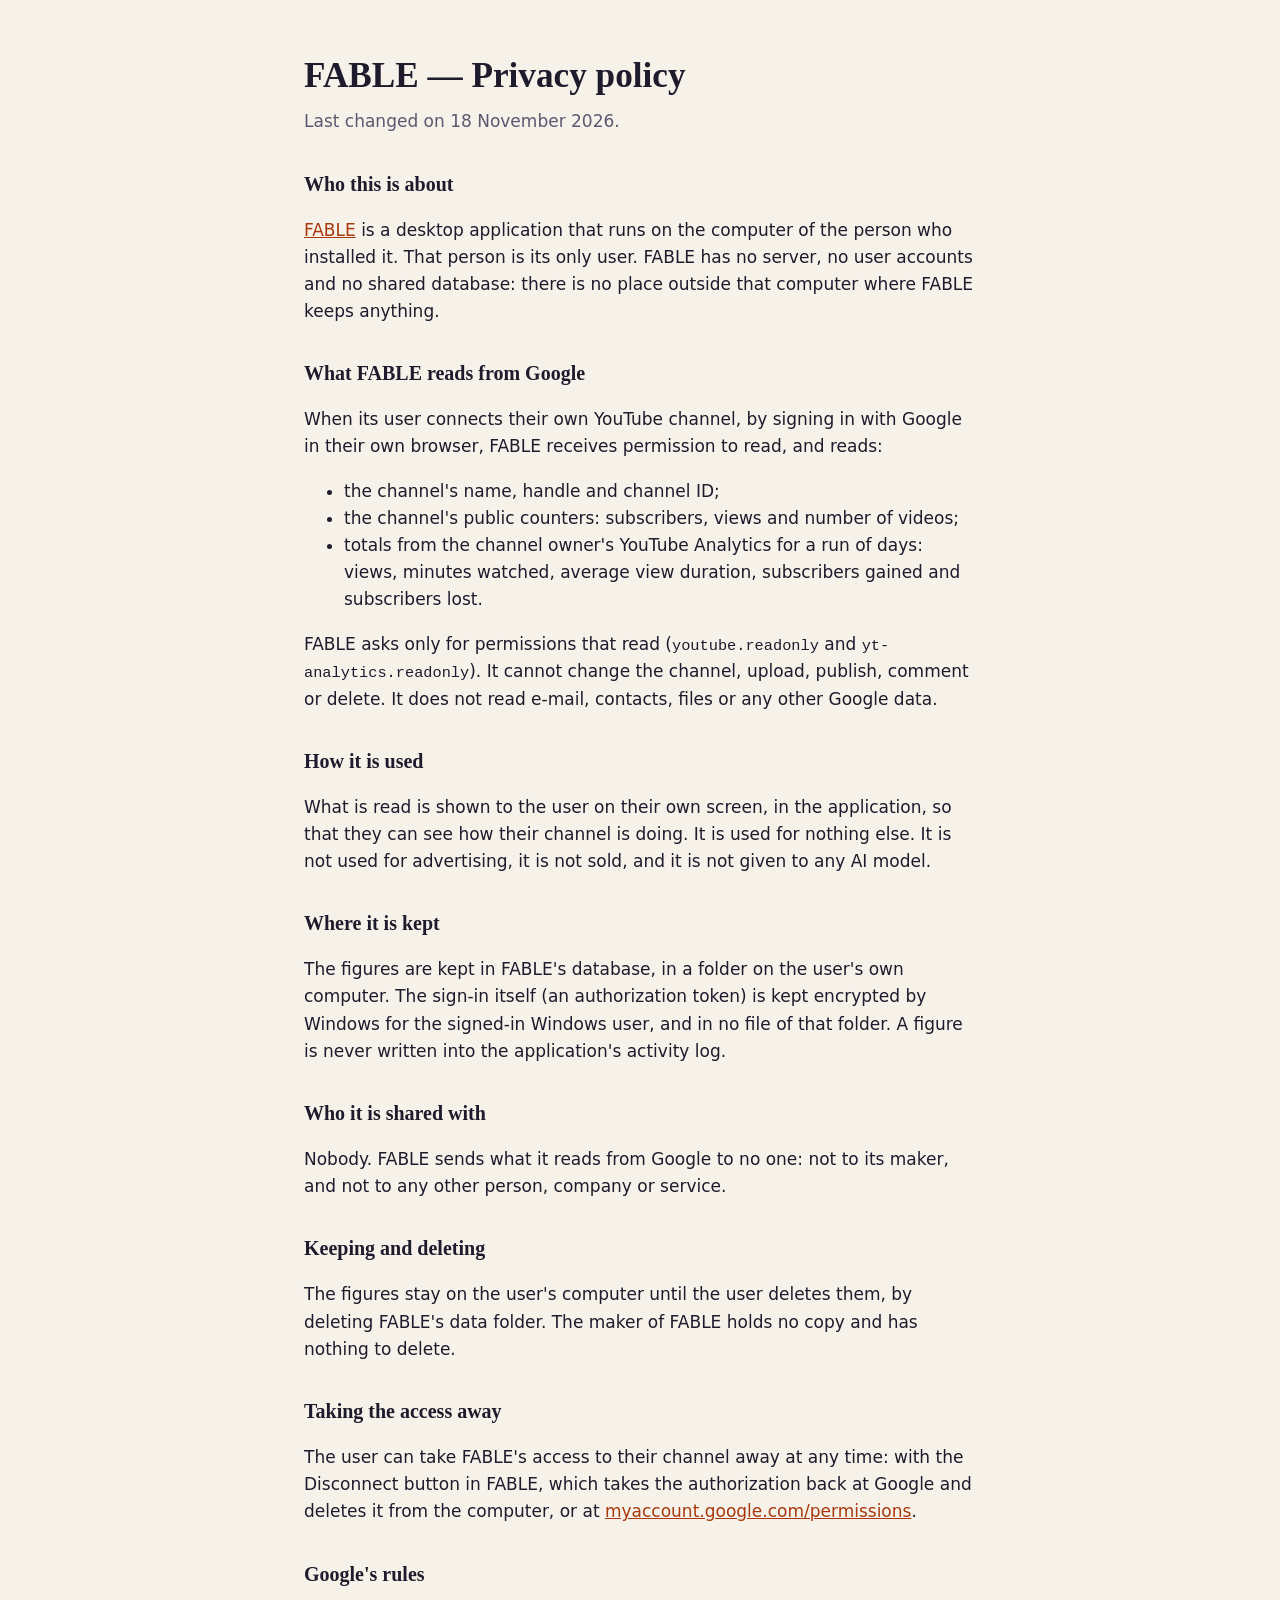
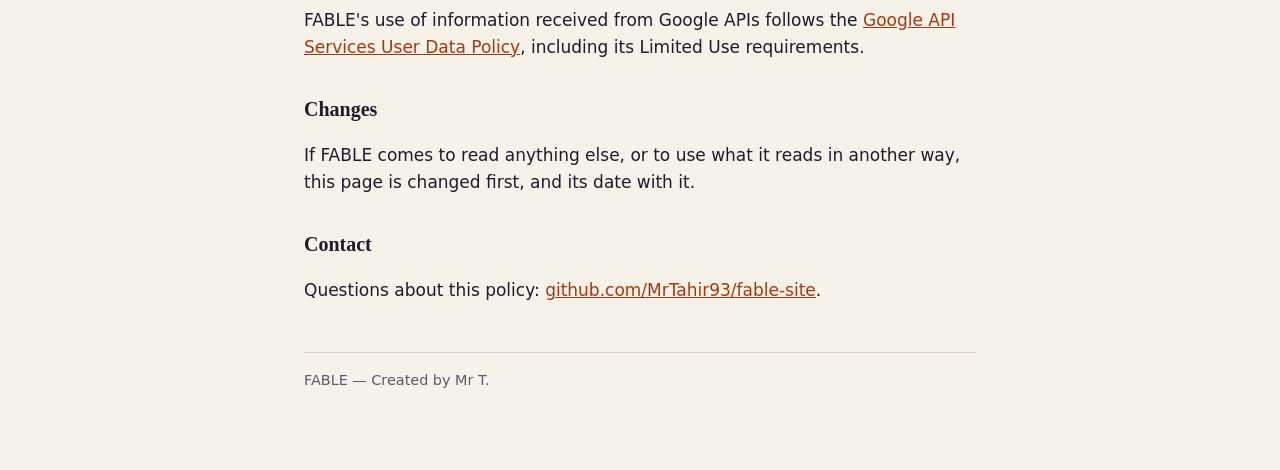
==== privacy.html @ 2e616c3e "The home page and the privacy policy of FABLE Two static pages: what FABLE is, and what it reads fro" ====
<!doctype html>
<html lang="en">
<head>
<meta charset="utf-8">
<meta name="viewport" content="width=device-width, initial-scale=1">
<title>FABLE — Privacy policy</title>
<link rel="stylesheet" href="style.css">
</head>
<body>
<main>
<h1>FABLE — Privacy policy</h1>
<p class="lead">Last changed on 18 November 2026.</p>

<h2>Who this is about</h2>
<p><a href="./">FABLE</a> is a desktop application that runs on the computer of the person who installed it. That
person is its only user. FABLE has no server, no user accounts and no shared database: there is no place outside that
computer where FABLE keeps anything.</p>

<h2>What FABLE reads from Google</h2>
<p>When its user connects their own YouTube channel, by signing in with Google in their own browser, FABLE receives
permission to read, and reads:</p>
<ul>
<li>the channel's name, handle and channel ID;</li>
<li>the channel's public counters: subscribers, views and number of videos;</li>
<li>totals from the channel owner's YouTube Analytics for a run of days: views, minutes watched, average view
duration, subscribers gained and subscribers lost.</li>
</ul>
<p>FABLE asks only for permissions that read (<code>youtube.readonly</code> and <code>yt-analytics.readonly</code>).
It cannot change the channel, upload, publish, comment or delete. It does not read e-mail, contacts, files or any
other Google data.</p>

<h2>How it is used</h2>
<p>What is read is shown to the user on their own screen, in the application, so that they can see how their channel
is doing. It is used for nothing else. It is not used for advertising, it is not sold, and it is not given to any AI
model.</p>

<h2>Where it is kept</h2>
<p>The figures are kept in FABLE's database, in a folder on the user's own computer. The sign-in itself (an
authorization token) is kept encrypted by Windows for the signed-in Windows user, and in no file of that folder. A
figure is never written into the application's activity log.</p>

<h2>Who it is shared with</h2>
<p>Nobody. FABLE sends what it reads from Google to no one: not to its maker, and not to any other person, company
or service.</p>

<h2>Keeping and deleting</h2>
<p>The figures stay on the user's computer until the user deletes them, by deleting FABLE's data folder. The maker
of FABLE holds no copy and has nothing to delete.</p>

<h2>Taking the access away</h2>
<p>The user can take FABLE's access to their channel away at any time: with the Disconnect button in FABLE, which
takes the authorization back at Google and deletes it from the computer, or at
<a href="https://myaccount.google.com/permissions">myaccount.google.com/permissions</a>.</p>

<h2>Google's rules</h2>
<p>FABLE's use of information received from Google APIs follows the
<a href="https://developers.google.com/terms/api-services-user-data-policy">Google API Services User Data Policy</a>,
including its Limited Use requirements.</p>

<h2>Changes</h2>
<p>If FABLE comes to read anything else, or to use what it reads in another way, this page is changed first, and
its date with it.</p>

<h2>Contact</h2>
<p>Questions about this policy:
<a href="https://github.com/MrTahir93/fable-site/issues">github.com/MrTahir93/fable-site</a>.</p>

<p class="foot">FABLE — Created by Mr T.</p>
</main>
</body>
</html>
---- style.css ----
/* FABLE — Created by Mr T. */
:root { color-scheme: light dark; }
body { margin: 0; font: 17px/1.6 system-ui, "Segoe UI", sans-serif; background: #f6f2ea; color: #1d1b2c; }
main { max-width: 42rem; margin: 0 auto; padding: 3rem 1.25rem 4rem; }
h1 { font-family: Georgia, serif; font-size: 2.2rem; margin: 0 0 .25rem; }
h2 { font-family: Georgia, serif; font-size: 1.25rem; margin: 2rem 0 .25rem; }
.lead { color: #5b5870; margin-top: 0; }
.foot { margin-top: 3rem; padding-top: 1rem; border-top: 1px solid #d9d2c3; color: #5b5870; font-size: .9rem; }
a { color: #a8380b; }
code { font-size: .9em; }
@media (prefers-color-scheme: dark) {
  body { background: #14162b; color: #ece8df; }
  .lead, .foot { color: #a9a6bd; }
  .foot { border-color: #2f3152; }
  a { color: #ffb066; }
}
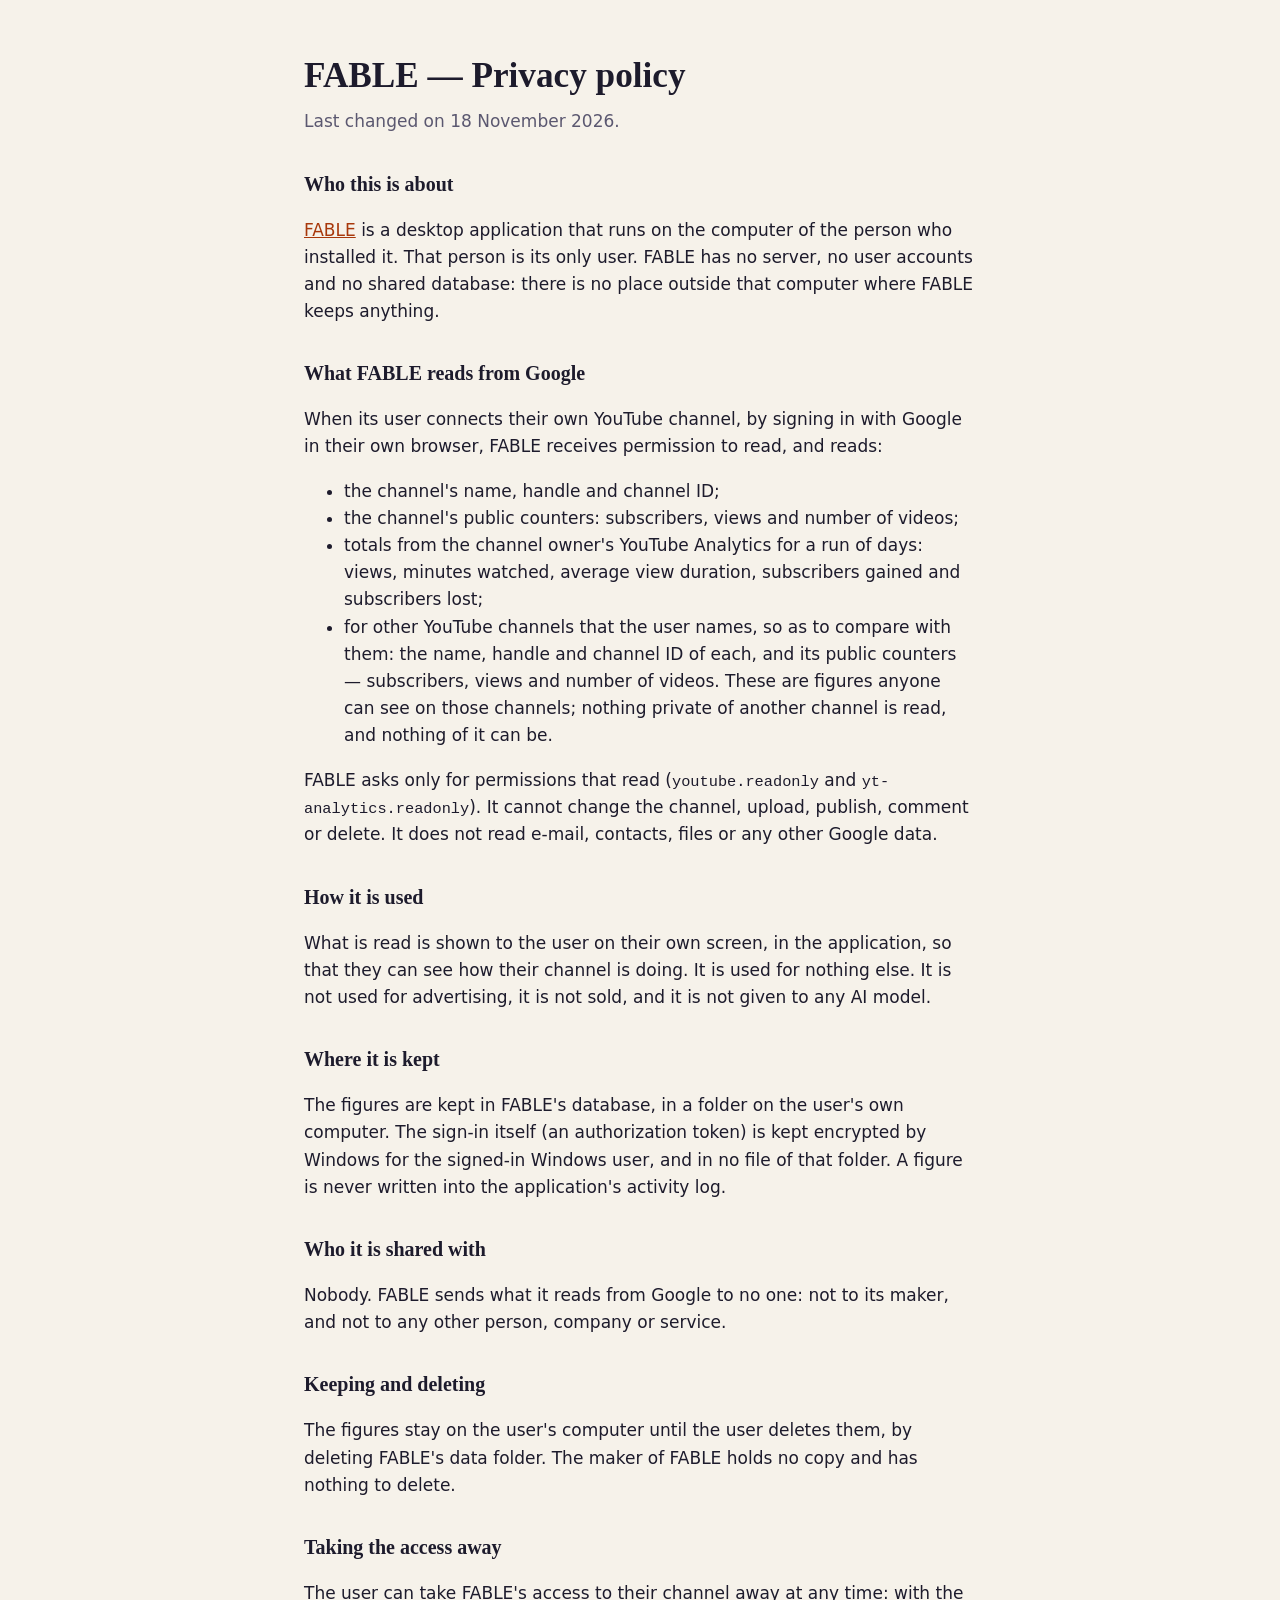
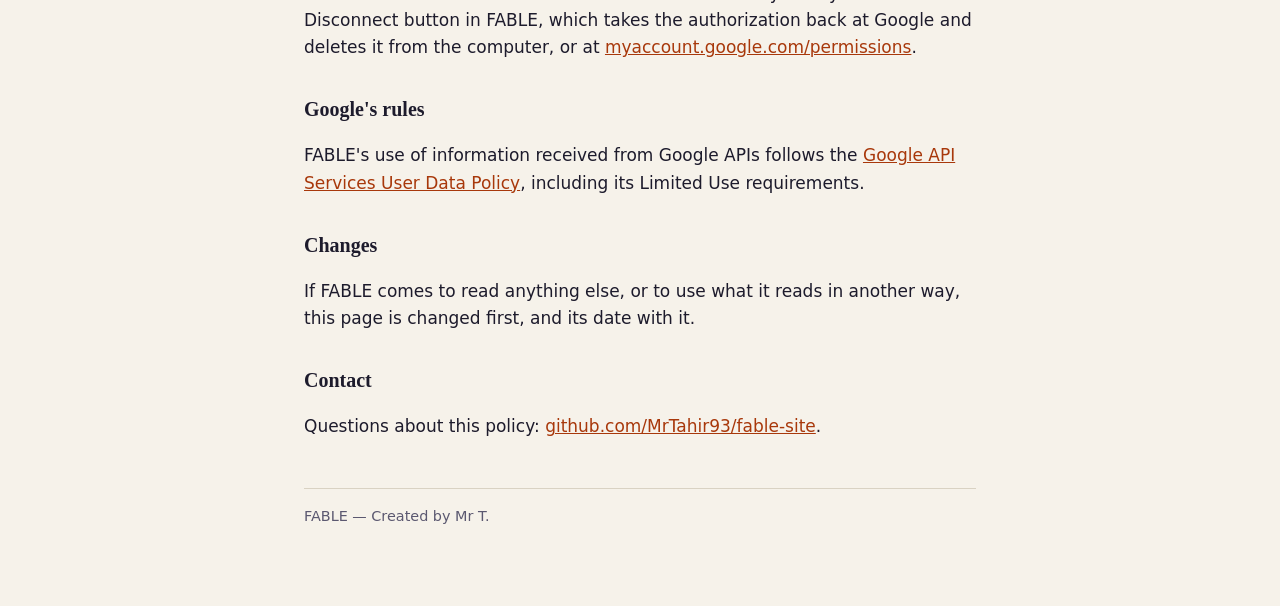
==== commit c166f913: "Say that the public counters of other channels are read too On the user's word FABLE will read, for " ====
--- a/privacy.html
+++ b/privacy.html
@@ -23,7 +23,10 @@
 <li>the channel's name, handle and channel ID;</li>
 <li>the channel's public counters: subscribers, views and number of videos;</li>
 <li>totals from the channel owner's YouTube Analytics for a run of days: views, minutes watched, average view
-duration, subscribers gained and subscribers lost.</li>
+duration, subscribers gained and subscribers lost;</li>
+<li>for other YouTube channels that the user names, so as to compare with them: the name, handle and channel ID of
+each, and its public counters — subscribers, views and number of videos. These are figures anyone can see on those
+channels; nothing private of another channel is read, and nothing of it can be.</li>
 </ul>
 <p>FABLE asks only for permissions that read (<code>youtube.readonly</code> and <code>yt-analytics.readonly</code>).
 It cannot change the channel, upload, publish, comment or delete. It does not read e-mail, contacts, files or any
